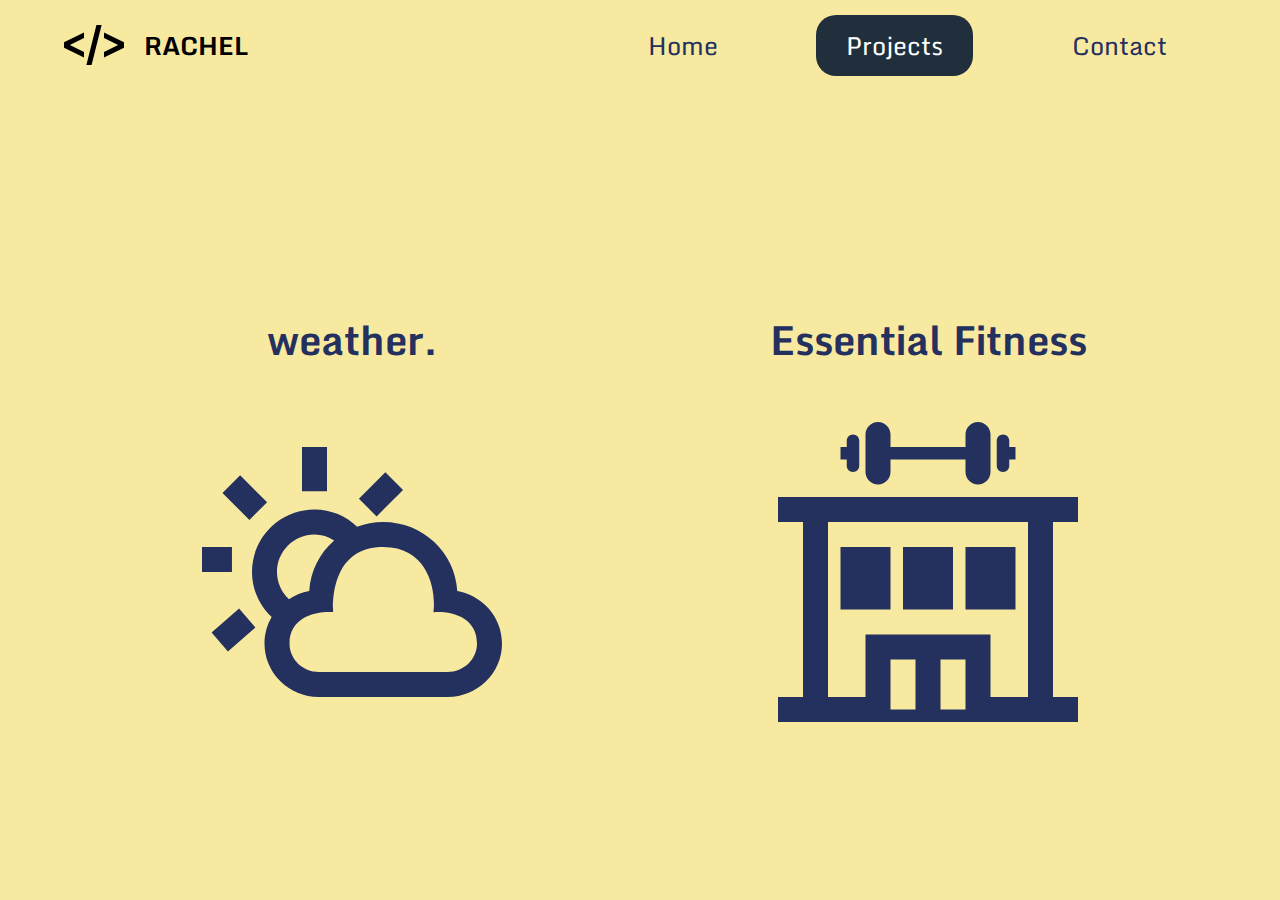
==== projects/index.html @ d1a8167d "first commit" ====
<!DOCTYPE html>
<html lang="en">
  <head>
    <meta charset="UTF-8" />
    <meta name="viewport" content="width=device-width, initial-scale=1.0" />
    <meta http-equiv="X-UA-Compatible" content="ie=edge" />
    <meta name="robots" content="index,follow" />
    <link
      href="https://fonts.googleapis.com/css?family=Montserrat:400,500&display=swap"
      rel="stylesheet"
    />
    <link
      href="https://fonts.googleapis.com/css2?family=Monda&display=swap"
      rel="stylesheet"
    />
    <link rel="stylesheet" href="../style/style.css" />
    <title>Rachel Li | Web Developer</title>
  </head>
  <body style="background-color: #f8e9a1">
    <header class="main-head">
      <nav>
        <div class="logo">
          <img src="../icons/Vector 1.svg" alt="logo" />
          <h1>RACHEL</h1>
        </div>
        <ul>
          <li><a href="../index.html">Home</a></li>
          <li><a class="active" href="./index.html">Projects</a></li>
          <li><a href="../contact/">Contact</a></li>
        </ul>
      </nav>
    </header>
    <section class="projects">
      <div class="weather">
        <h2>weather.</h2>
        <a href="https://rachelli13.github.io/weather./"
          ><img src="../images/iconmonstr-weather-8 1 (1).svg" alt=""
        /></a>
      </div>
      <div class="fitness">
        <h2>Essential Fitness</h2>
        <a href="https://rachelli13.github.io/EssentialFitness/"
          ><img src="../images/iconmonstr-building-40 1 (3).svg" alt="" />
        </a>
      </div>
    </section>
  </body>
</html>
---- style/style.css ----
* {
  margin: 0;
  padding: 0;
  -webkit-box-sizing: border-box;
          box-sizing: border-box;
}

html {
  font-size: 62.5%;
}

h1 {
  font-size: 2.5rem;
}

li,
button,
label,
input,
a,
p {
  font-size: 2.5rem;
  list-style: none;
  text-decoration: none;
}

h2 {
  font-size: 4rem;
}

h3 {
  font-size: 2.5rem;
}

h4,
h5 {
  font-size: 2rem;
}

a {
  text-decoration: none;
  color: #24305e;
}

.main-head {
  width: 90%;
  margin: auto;
}

nav {
  display: -webkit-box;
  display: -ms-flexbox;
  display: flex;
  -webkit-box-pack: justify;
      -ms-flex-pack: justify;
          justify-content: space-between;
  -webkit-box-align: center;
      -ms-flex-align: center;
          align-items: center;
  -webkit-box-orient: horizontal;
  -webkit-box-direction: normal;
      -ms-flex-direction: row;
          flex-direction: row;
  min-height: 10vh;
  -ms-flex-wrap: wrap;
      flex-wrap: wrap;
  font-family: "Monda", sans-serif;
}

nav .logo {
  display: -webkit-box;
  display: -ms-flexbox;
  display: flex;
  -webkit-box-pack: start;
      -ms-flex-pack: start;
          justify-content: flex-start;
  -webkit-box-align: center;
      -ms-flex-align: center;
          align-items: center;
  -webkit-box-orient: horizontal;
  -webkit-box-direction: normal;
      -ms-flex-direction: row;
          flex-direction: row;
  -webkit-box-flex: 2;
      -ms-flex: 2 1 10rem;
          flex: 2 1 10rem;
}

nav .logo h1 {
  margin: 2rem;
}

nav ul {
  display: -webkit-box;
  display: -ms-flexbox;
  display: flex;
  -ms-flex-pack: distribute;
      justify-content: space-around;
  -webkit-box-align: center;
      -ms-flex-align: center;
          align-items: center;
  -webkit-box-orient: horizontal;
  -webkit-box-direction: normal;
      -ms-flex-direction: row;
          flex-direction: row;
  -webkit-box-flex: 1;
      -ms-flex: 1 1 40rem;
          flex: 1 1 40rem;
}

.intro {
  min-height: 90vh;
  width: 90%;
  margin: auto;
  -ms-flex-wrap: wrap;
      flex-wrap: wrap;
  font-family: "Monda", sans-serif;
  color: #24305e;
  display: -webkit-box;
  display: -ms-flexbox;
  display: flex;
  -webkit-box-pack: justify;
      -ms-flex-pack: justify;
          justify-content: space-between;
  -webkit-box-align: center;
      -ms-flex-align: center;
          align-items: center;
  -webkit-box-orient: horizontal;
  -webkit-box-direction: normal;
      -ms-flex-direction: row;
          flex-direction: row;
}

.intro h2 {
  font-size: 8rem;
  padding-top: 2rem;
}

.intro p {
  padding-top: 2rem;
}

.intro-text {
  text-align: center;
}

.intro-text,
.intro-images {
  -webkit-box-flex: 1;
      -ms-flex: 1 1 40rem;
          flex: 1 1 40rem;
}

.intro-social {
  margin-top: 4rem;
}

.intro-social a {
  margin: 2rem;
}

.active {
  background: #212f3c;
  color: white;
  padding: 1rem 3rem;
  border-radius: 2rem;
}

#apple {
  -webkit-animation: apple 1.5s ease infinite alternate;
          animation: apple 1.5s ease infinite alternate;
}

#flower {
  -webkit-animation: flower 1s ease infinite alternate;
          animation: flower 1s ease infinite alternate;
  transform-box: fill-box;
  -webkit-transform-origin: bottom;
          transform-origin: bottom;
}

@-webkit-keyframes apple {
  from {
    -webkit-transform: translateX(0%);
            transform: translateX(0%);
  }
  to {
    -webkit-transform: translateX(10%);
            transform: translateX(10%);
  }
}

@keyframes apple {
  from {
    -webkit-transform: translateX(0%);
            transform: translateX(0%);
  }
  to {
    -webkit-transform: translateX(10%);
            transform: translateX(10%);
  }
}

@-webkit-keyframes flower {
  from {
    -webkit-transform: rotateZ(-30deg);
            transform: rotateZ(-30deg);
  }
  to {
    -webkit-transform: rotateZ(5deg);
            transform: rotateZ(5deg);
  }
}

@keyframes flower {
  from {
    -webkit-transform: rotateZ(-30deg);
            transform: rotateZ(-30deg);
  }
  to {
    -webkit-transform: rotateZ(5deg);
            transform: rotateZ(5deg);
  }
}

.projects {
  font-family: "Monda", sans-serif;
  width: 90%;
  margin: auto;
  min-height: 90vh;
  color: #24305e;
  display: -webkit-box;
  display: -ms-flexbox;
  display: flex;
  -webkit-box-pack: justify;
      -ms-flex-pack: justify;
          justify-content: space-between;
  -webkit-box-align: center;
      -ms-flex-align: center;
          align-items: center;
  -webkit-box-orient: horizontal;
  -webkit-box-direction: normal;
      -ms-flex-direction: row;
          flex-direction: row;
  text-align: center;
  -ms-flex-wrap: wrap;
      flex-wrap: wrap;
}

.projects h2 {
  margin: 5rem;
}

.weather,
.fitness {
  -webkit-box-flex: 1;
      -ms-flex: 1 1 40rem;
          flex: 1 1 40rem;
}

.weather img:hover,
.fitness img:hover {
  opacity: 0.5;
}

.form-section {
  font-family: "Monda", sans-serif;
  min-height: 80vh;
  display: -webkit-box;
  display: -ms-flexbox;
  display: flex;
  -webkit-box-pack: center;
      -ms-flex-pack: center;
          justify-content: center;
  -webkit-box-align: center;
      -ms-flex-align: center;
          align-items: center;
  -webkit-box-orient: horizontal;
  -webkit-box-direction: normal;
      -ms-flex-direction: row;
          flex-direction: row;
  margin-top: 3rem;
}

.form-section form {
  padding: 3rem 10rem;
  display: -webkit-box;
  display: -ms-flexbox;
  display: flex;
  -webkit-box-pack: center;
      -ms-flex-pack: center;
          justify-content: center;
  -webkit-box-align: center;
      -ms-flex-align: center;
          align-items: center;
  -webkit-box-orient: vertical;
  -webkit-box-direction: normal;
      -ms-flex-direction: column;
          flex-direction: column;
}

.form-section form input,
.form-section form textarea {
  font-family: "Monda", sans-serif;
  font-size: 1.5rem;
  margin: 2rem;
}

.form-section form input:focus,
.form-section form textarea:focus {
  outline: 2px solid black;
}

.form-section form button {
  width: 80%;
  padding: 2rem;
  background: #374785;
  color: white;
}

.form-section form button:focus {
  background: #47858a;
}
/*# sourceMappingURL=style.css.map */
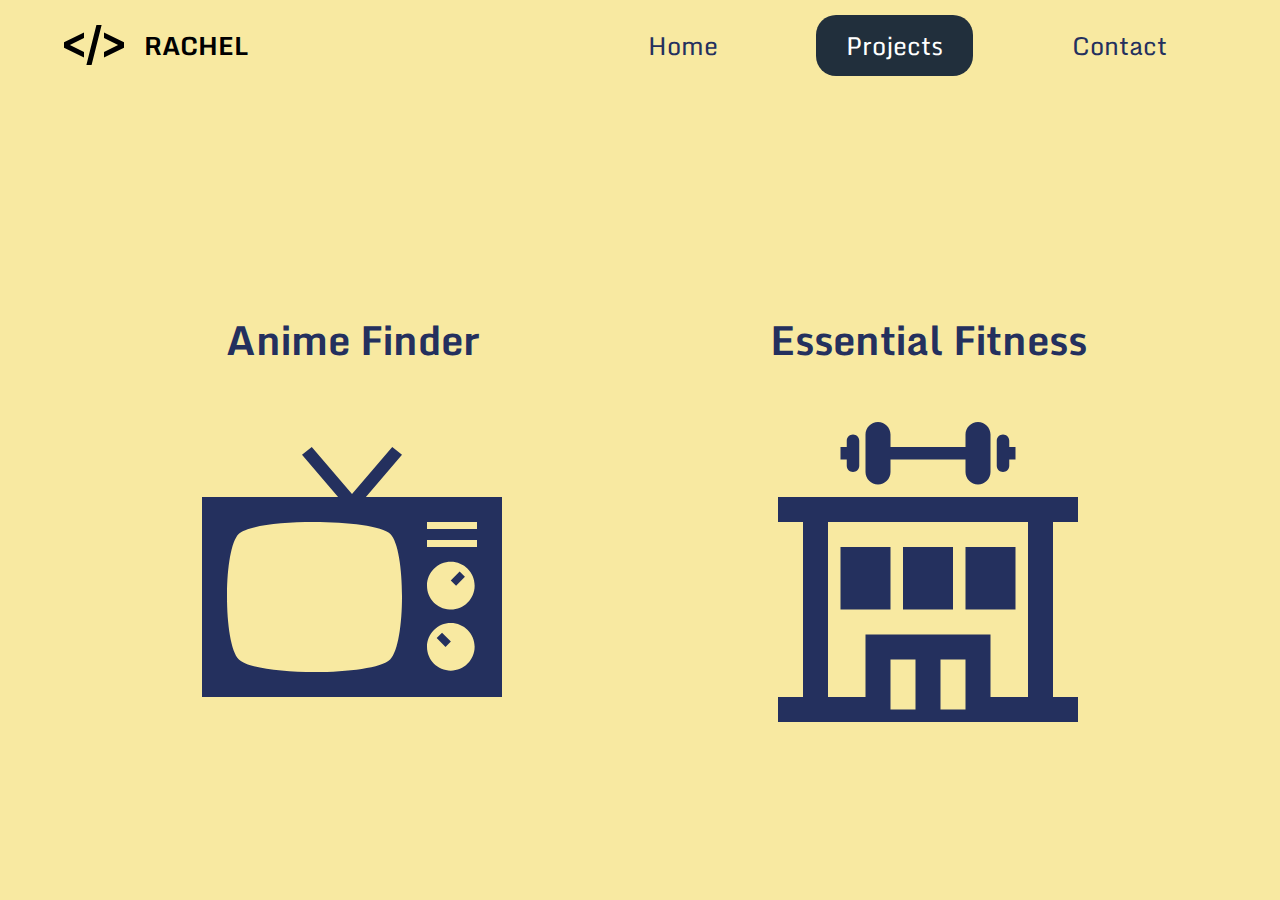
==== commit cac9ead4: "project page update" ====
--- a/projects/index.html
+++ b/projects/index.html
@@ -32,9 +32,9 @@
     </header>
     <section class="projects">
       <div class="weather">
-        <h2>weather.</h2>
-        <a href="https://rachelli13.github.io/weather./"
-          ><img src="../images/iconmonstr-weather-8 1 (1).svg" alt=""
+        <h2>Anime Finder</h2>
+        <a href="https://rachelli13.github.io/AnimeFindr/"
+          ><img src="../images/iconmonstr-television-21 1.svg" alt=""
         /></a>
       </div>
       <div class="fitness">
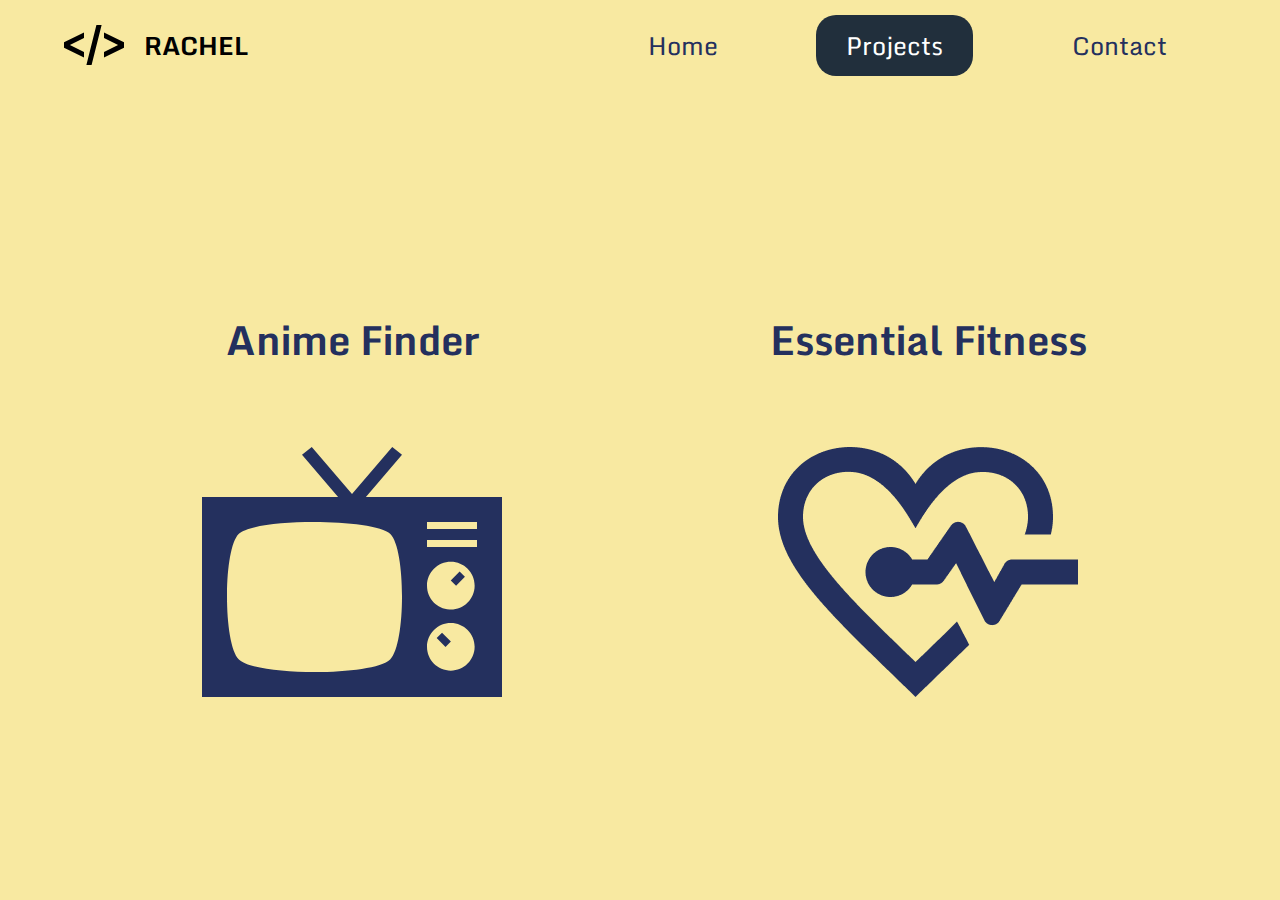
==== commit 76eaa7a1: "icon change" ====
--- a/projects/index.html
+++ b/projects/index.html
@@ -40,7 +40,7 @@
       <div class="fitness">
         <h2>Essential Fitness</h2>
         <a href="https://rachelli13.github.io/EssentialFitness/"
-          ><img src="../images/iconmonstr-building-40 1 (3).svg" alt="" />
+          ><img src="../images/iconmonstr-medical-7 1.png" alt="" />
         </a>
       </div>
     </section>
